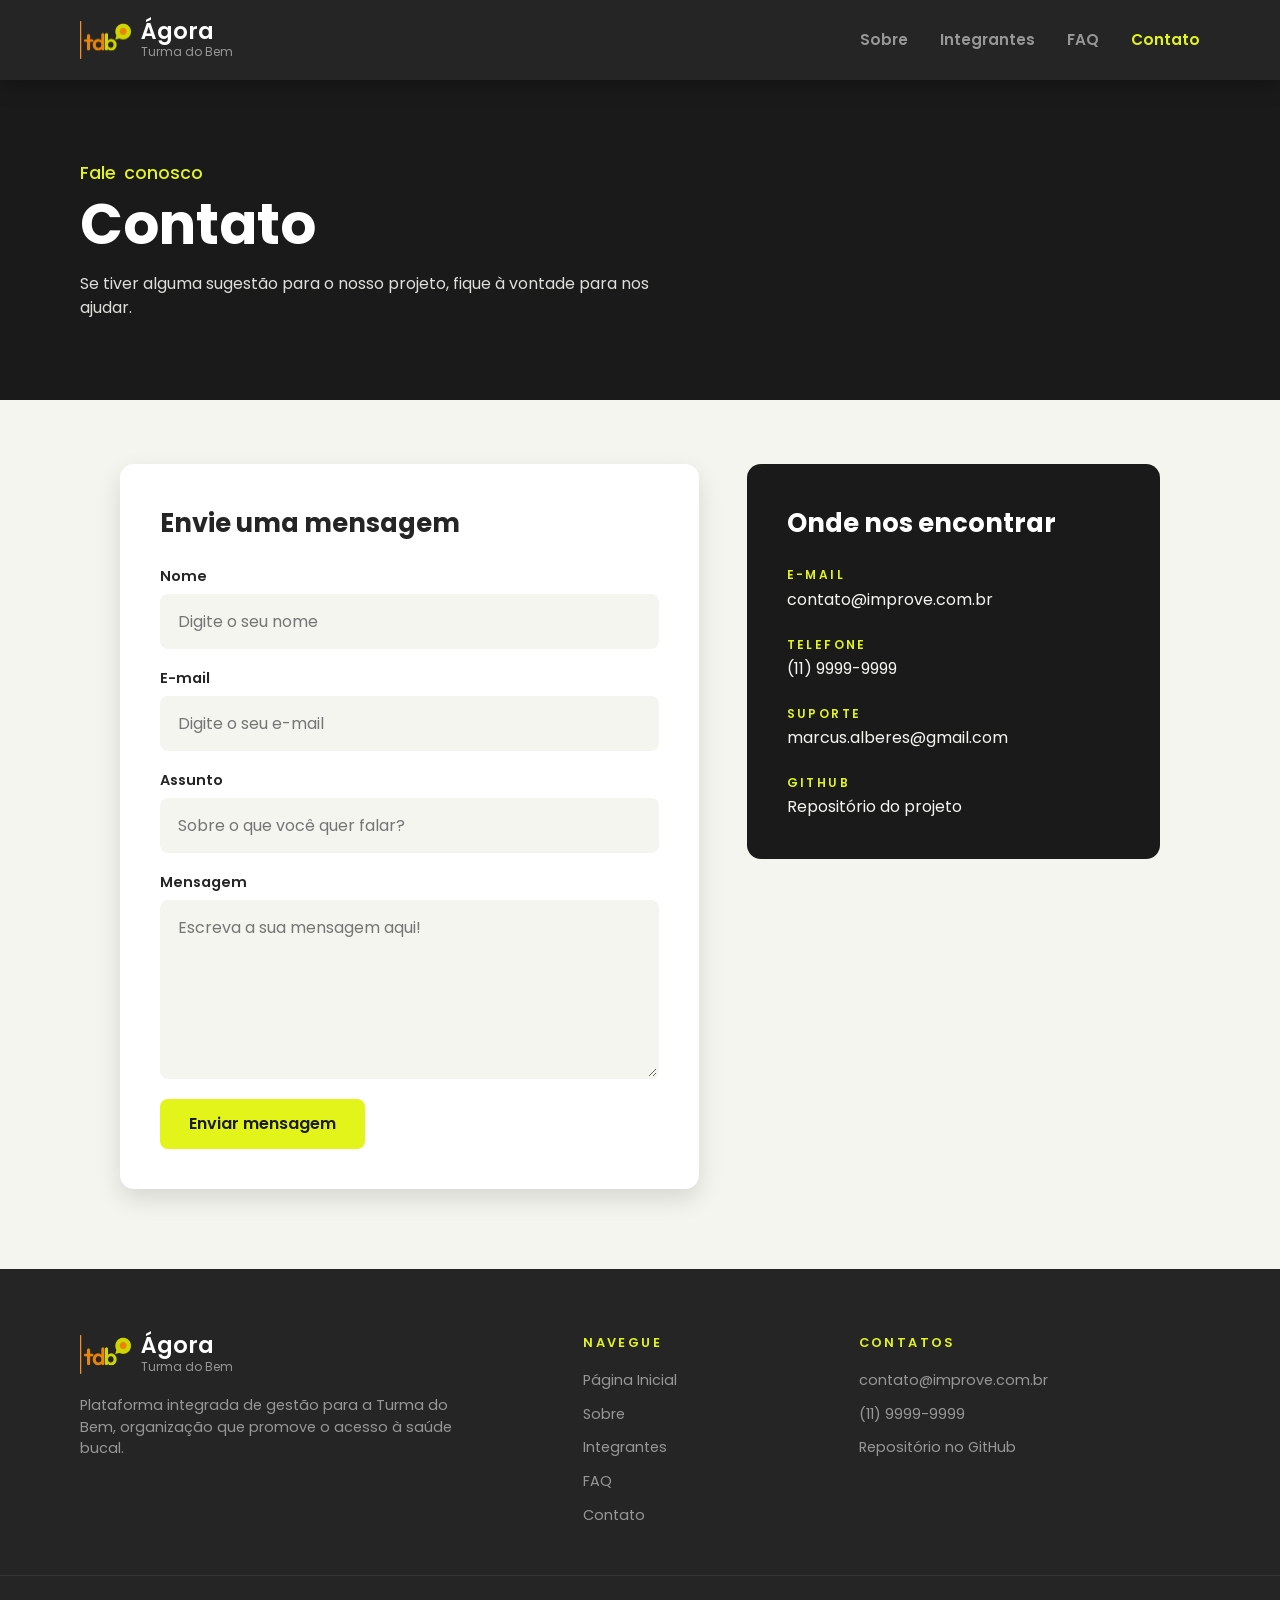
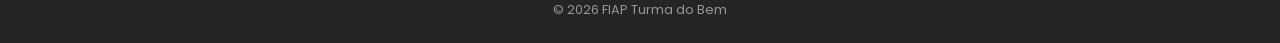
==== pages/contato.html @ 1c31a8f2 "Página de contatos" ====
<!DOCTYPE html>
<html lang="pt-BR">
<head>
    <meta charset="UTF-8">
    <meta name="viewport" content="width=device-width, initial-scale=1.0">
    <link rel="preconnect" href="https://fonts.googleapis.com">
    <link rel="preconnect" href="https://fonts.gstatic.com" crossorigin>
    <link href="https://fonts.googleapis.com/css2?family=Poppins:wght@300;400;500;600;700&display=swap" rel="stylesheet">
    <link rel="stylesheet" href="../css/style.css">
    <link rel="stylesheet" href="../css/header-footer.css">
    <link rel="stylesheet" href="../css/contato.css">
    <title>Contato | Ágora</title>
</head>
<body>
    <header>
        <nav class="nav-container" aria-label="Navegação principal">
            <a href="../index.html" id="container-logo">
                <img src="../images/logo.png" alt="Logo Turma do Bem" class="imagem-tdb">
                <div>
                    <h3>Ágora</h3>
                    <p>Turma do Bem</p>
                </div>
            </a>

            <ul class="container-pages">
                <li><a href="sobre.html">Sobre</a></li>
                <li><a href="integrantes.html">Integrantes</a></li>
                <li><a href="faq.html">FAQ</a></li>
                <li><a href="contato.html" aria-current="page">Contato</a></li>
            </ul>
        </nav>
    </header>

    <main>
        <section class="page-hero">
            <p class="tagline">Fale conosco</p>
            <h1>Contato</h1>
            <p class="page-descricao">Se tiver alguma sugestão para o nosso projeto, fique à vontade para nos ajudar.</p>
        </section>

        <section class="secao-contato">
            <div class="contato-formulario">
                <h2>Envie uma mensagem</h2>
                <form action="#" method="post">
                    <div class="campo">
                        <label for="nome">Nome</label>
                        <input type="text" id="nome" name="nome" placeholder="Digite o seu nome" autocomplete="name" required>
                    </div>

                    <div class="campo">
                        <label for="email">E-mail</label>
                        <input type="email" id="email" name="email" placeholder="Digite o seu e-mail" autocomplete="email" required>
                    </div>

                    <div class="campo">
                        <label for="assunto">Assunto</label>
                        <input type="text" id="assunto" name="assunto" placeholder="Sobre o que você quer falar?">
                    </div>

                    <div class="campo">
                        <label for="mensagem">Mensagem</label>
                        <textarea id="mensagem" name="mensagem" rows="6" placeholder="Escreva a sua mensagem aqui!" required></textarea>
                    </div>

                    <button type="submit" class="btn btn-primary">Enviar mensagem</button>
                </form>
            </div>

            <aside class="contato-canais">
                <h2>Onde nos encontrar</h2>
                <address>
                    <ul>
                        <li>
                            <span class="canal-titulo">E-mail</span>
                            <a href="mailto:contato@improve.com.br">contato@improve.com.br</a>
                        </li>
                        <li>
                            <span class="canal-titulo">Telefone</span>
                            <a href="tel:+551199999999">(11) 9999-9999</a>
                        </li>
                        <li>
                            <span class="canal-titulo">Suporte</span>
                            <a href="mailto:marcus.alberes@gmail.com">marcus.alberes@gmail.com</a>
                        </li>
                        <li>
                            <span class="canal-titulo">Github</span>
                            <a href="https://github.com/JoaoArriero99/Sprint-1-Front-End-2026" target="_blank" rel="noopener noreferrer">Repositório do projeto</a>
                        </li>
                    </ul>
                </address>
            </aside>
        </section>
    </main>

    <footer>
        <div class="footer-container">
            <div class="footer-marca">
                <a href="../index.html" class="footer-logo">
                    <img src="../images/logo.png" alt="Logo Turma do Bem" class="imagem-tdb">
                    <div>
                        <h3>Ágora</h3>
                        <p>Turma do Bem</p>
                    </div>
                </a>
                <p class="footer-descricao">Plataforma integrada de gestão para a Turma do Bem, organização que promove o acesso à saúde bucal.</p>
            </div>

            <nav class="footer-pages" aria-label="Navegação do rodapé">
                <h4>Navegue</h4>
                <ul>
                    <li><a href="../index.html">Página Inicial</a></li>
                    <li><a href="sobre.html">Sobre</a></li>
                    <li><a href="integrantes.html">Integrantes</a></li>
                    <li><a href="faq.html">FAQ</a></li>
                    <li><a href="contato.html">Contato</a></li>
                </ul>
            </nav>

            <address class="footer-contato">
                <h4>Contatos</h4>
                <ul>
                    <li><a href="mailto:contato@improve.com.br">contato@improve.com.br</a></li>
                    <li><a href="tel:+551199999999">(11) 9999-9999</a></li>
                    <li><a href="https://github.com/JoaoArriero99/Sprint-1-Front-End-2026" target="_blank" rel="noopener noreferrer">Repositório no GitHub</a></li>
                </ul>
            </address>
        </div>

        <div class="footer-base">
            <p>&copy; 2026 FIAP Turma do Bem</p>
        </div>
    </footer>
</body>
</html>
---- css/style.css ----
:root {
  --dark-color: #1a1a1a;
  --primary-color: #ffffff;
  --secondary-color: #e2f419;
  --ink: #252525;
  --ink-soft: #353633;
  --ink-light: #979797;
  --paper: #f5f5ef;
  --white: #ffffff;
  --lime: #d5df00;
  --lime-dark: #b8c300;
  --font-main: 'Poppins', sans-serif;
  --space-page: 5rem;
  --radius: 12px;
  --shadow: 0 10px 30px rgba(0, 0, 0, 0.15);
}

* {
  margin: 0;
  padding: 0;
  box-sizing: border-box;
}

body {
  font-family: var(--font-main);
  background: var(--paper);
  color: var(--ink);
  line-height: 1.5;
}

a {
  text-decoration: none;
  color: inherit;
}

ul {
  list-style: none;
}

a:focus-visible,
button:focus-visible,
input:focus-visible,
textarea:focus-visible,
summary:focus-visible {
  outline: 3px solid var(--secondary-color);
  outline-offset: 3px;
}

/* ===== VARIÁVEIS DE LAYOUT ====== */

:root {
  --radius: 14px;
  --shadow: 0 10px 25px rgba(0, 0, 0, 0.12);
  --space-page: 5rem;
}

/* ===== BOTÕES ====== */

.btn {
  display: inline-flex;
  align-items: center;
  justify-content: center;
  padding: 0.8rem 1.8rem;
  border-radius: 8px;
  font-family: var(--font-main);
  font-weight: 600;
  font-size: 1rem;
  cursor: pointer;
  border: none;
  transition: transform 0.2s ease, background-color 0.2s ease;
}

.btn:hover {
  transform: translateY(-2px);
}

.btn-primary {
  background-color: var(--secondary-color);
  color: var(--dark-color);
}

.btn-primary:hover {
  background-color: var(--lime-dark);
}

/* ===== TOPO DAS PÁGINAS INTERNAS ====== */

.page-hero {
  background-color: var(--dark-color);
  padding: 5rem var(--space-page);
}

.page-hero .tagline {
  color: var(--secondary-color);
  font-size: 1.1rem;
  font-weight: 500;
  margin-bottom: 0.5rem;
  word-spacing: 0.2rem;
}

.page-hero h1 {
  color: var(--primary-color);
  font-size: 3.5rem;
  line-height: 1.1;
  margin-bottom: 1rem;
}

.page-hero .page-descricao {
  color: var(--paper);
  opacity: 0.9;
  max-width: 600px;
}

/* ===== TÍTULO DE SEÇÃO (traço + h4) ====== */

.secao-rotulo {
  display: flex;
  align-items: center;
  font-weight: 500;
  font-size: 0.8rem;
  color: var(--ink-light);
  margin-bottom: 1rem;
}

.traco {
  width: 2rem;
  height: 3px;
  background-color: var(--secondary-color);
  margin-right: 0.7rem;
}

@media (max-width: 768px) {
  :root {
    --space-page: 1.5rem;
  }

  .page-hero {
    padding: 3rem var(--space-page);
  }

  .page-hero h1 {
    font-size: 2.4rem;
  }
}
---- css/header-footer.css ----
header{
    background-color: var(--ink);
    box-shadow: 0 4px 20px rgba(0, 0, 0, 0.3);
    position: sticky;
    top: 0;
    z-index: 100;
}

.nav-container {
    display: flex;
    justify-content: space-between;
    align-items: center;
    padding: 1rem 5rem;
    min-height: 80px;
}

#container-logo{
    display: flex;
    align-items: center;
    gap: 0.6rem;
}

.imagem-tdb {
    width: 4vw;
    height: auto;
    object-fit: contain;
}

#container-logo div h3{
    font-weight: 600;
    font-size: 1.4rem;
    color: var(--primary-color);
    line-height: 1.1;
}

#container-logo div p{    
    font-size: 0.75rem;
    color: var(--ink-light);
}

.container-pages{
    display: flex;
    gap: 2rem;
}

.container-pages a{
    color: var(--ink-light);
    font-size: 0.95rem;
    font-weight: 600;
    transition: color 0.2s ease;
}

.container-pages a:hover {
    color: var(--primary-color);
}

.container-pages a[aria-current="page"] {
    color: var(--secondary-color);
}

/* ===== FOOTER ====== */

footer {
    background-color: var(--ink);
    color: var(--ink-light);
}

.footer-container {
    display: grid;
    grid-template-columns: 2fr 1fr 1.5fr;
    gap: 3rem;
    padding: 4rem 5rem 3rem;
}

.footer-logo {
    display: flex;
    align-items: center;
    gap: 0.6rem;
    margin-bottom: 1.2rem;
}

.footer-logo div h3 {
    font-weight: 600;
    font-size: 1.4rem;
    color: var(--primary-color);
    line-height: 1.1;
}

.footer-logo div p {
    font-size: 0.75rem;
    color: var(--ink-light);
}

.footer-descricao {
    font-size: 0.9rem;
    max-width: 380px;
}

.footer-pages h4,
.footer-contato h4 {
    color: var(--secondary-color);
    font-size: 0.8rem;
    font-weight: 600;
    letter-spacing: 0.15rem;
    text-transform: uppercase;
    margin-bottom: 1rem;
}

.footer-pages ul,
.footer-contato ul {
    display: flex;
    flex-direction: column;
    gap: 0.6rem;
}

.footer-pages a,
.footer-contato a {
    font-size: 0.9rem;
    transition: color 0.2s ease;
}

.footer-pages a:hover,
.footer-contato a:hover {
    color: var(--secondary-color);
}

.footer-contato {
    font-style: normal;
}

.footer-base {
    border-top: 1px solid var(--ink-soft);
    padding: 1.5rem 5rem;
    text-align: center;
    font-size: 0.8rem;
}

/* ===== RESPONSIVO ====== */

@media (max-width: 768px) {
    .nav-container {
        flex-direction: column;
        gap: 1rem;
        padding: 1rem 1.5rem;
    }

    .imagem-tdb {
        width: 3rem;
    }

    .container-pages {
        flex-wrap: wrap;
        justify-content: center;
        gap: 1rem 1.5rem;
    }

    .footer-container {
        grid-template-columns: 1fr;
        gap: 2rem;
        padding: 3rem 1.5rem 2rem;
    }

    .footer-base {
        padding: 1.5rem;
    }
}
---- css/contato.css ----
/* ===== LAYOUT ====== */

.secao-contato {
    display: grid;
    grid-template-columns: 1.4fr 1fr;
    gap: 3rem;
    max-width: 1200px;
    margin: 0 auto;
    padding: 4rem var(--space-page) 5rem;
}

.secao-contato h2 {
    font-size: 1.6rem;
    margin-bottom: 1.5rem;
}

/* ===== FORMULÁRIO ====== */

.contato-formulario {
    background-color: var(--white);
    padding: 2.5rem;
    border-radius: var(--radius);
    box-shadow: var(--shadow);
}

.contato-formulario form {
    display: flex;
    flex-direction: column;
    gap: 1.2rem;
}

.campo {
    display: flex;
    flex-direction: column;
    gap: 0.4rem;
}

.campo label {
    font-size: 0.9rem;
    font-weight: 600;
}

.campo input,
.campo textarea {
    font-family: var(--font-main);
    font-size: 1rem;
    color: var(--ink);
    background-color: var(--paper);
    padding: 0.8rem 1rem;
    border: 2px solid transparent;
    border-radius: 8px;
    transition: border-color 0.2s ease;
}

.campo input:focus,
.campo textarea:focus {
    border-color: var(--secondary-color);
}

.campo textarea {
    resize: vertical;
}

.contato-formulario .btn {
    align-self: flex-start;
}

/* ===== CANAIS DE CONTATO ====== */

.contato-canais {
    background-color: var(--dark-color);
    color: var(--paper);
    padding: 2.5rem;
    border-radius: var(--radius);
    align-self: start;
}

.contato-canais h2 {
    color: var(--primary-color);
}

.contato-canais address {
    font-style: normal;
}

.contato-canais ul {
    display: flex;
    flex-direction: column;
    gap: 1.5rem;
}

.canal-titulo {
    display: block;
    color: var(--secondary-color);
    font-size: 0.75rem;
    font-weight: 600;
    letter-spacing: 0.15rem;
    text-transform: uppercase;
    margin-bottom: 0.2rem;
}

.contato-canais a {
    word-break: break-word;
    transition: color 0.2s ease;
}

.contato-canais a:hover {
    color: var(--secondary-color);
}

/* ===== RESPONSIVO ====== */

@media (max-width: 900px) {
    .secao-contato {
        grid-template-columns: 1fr;
    }
}

@media (max-width: 560px) {
    .contato-formulario,
    .contato-canais {
        padding: 1.5rem;
    }
}
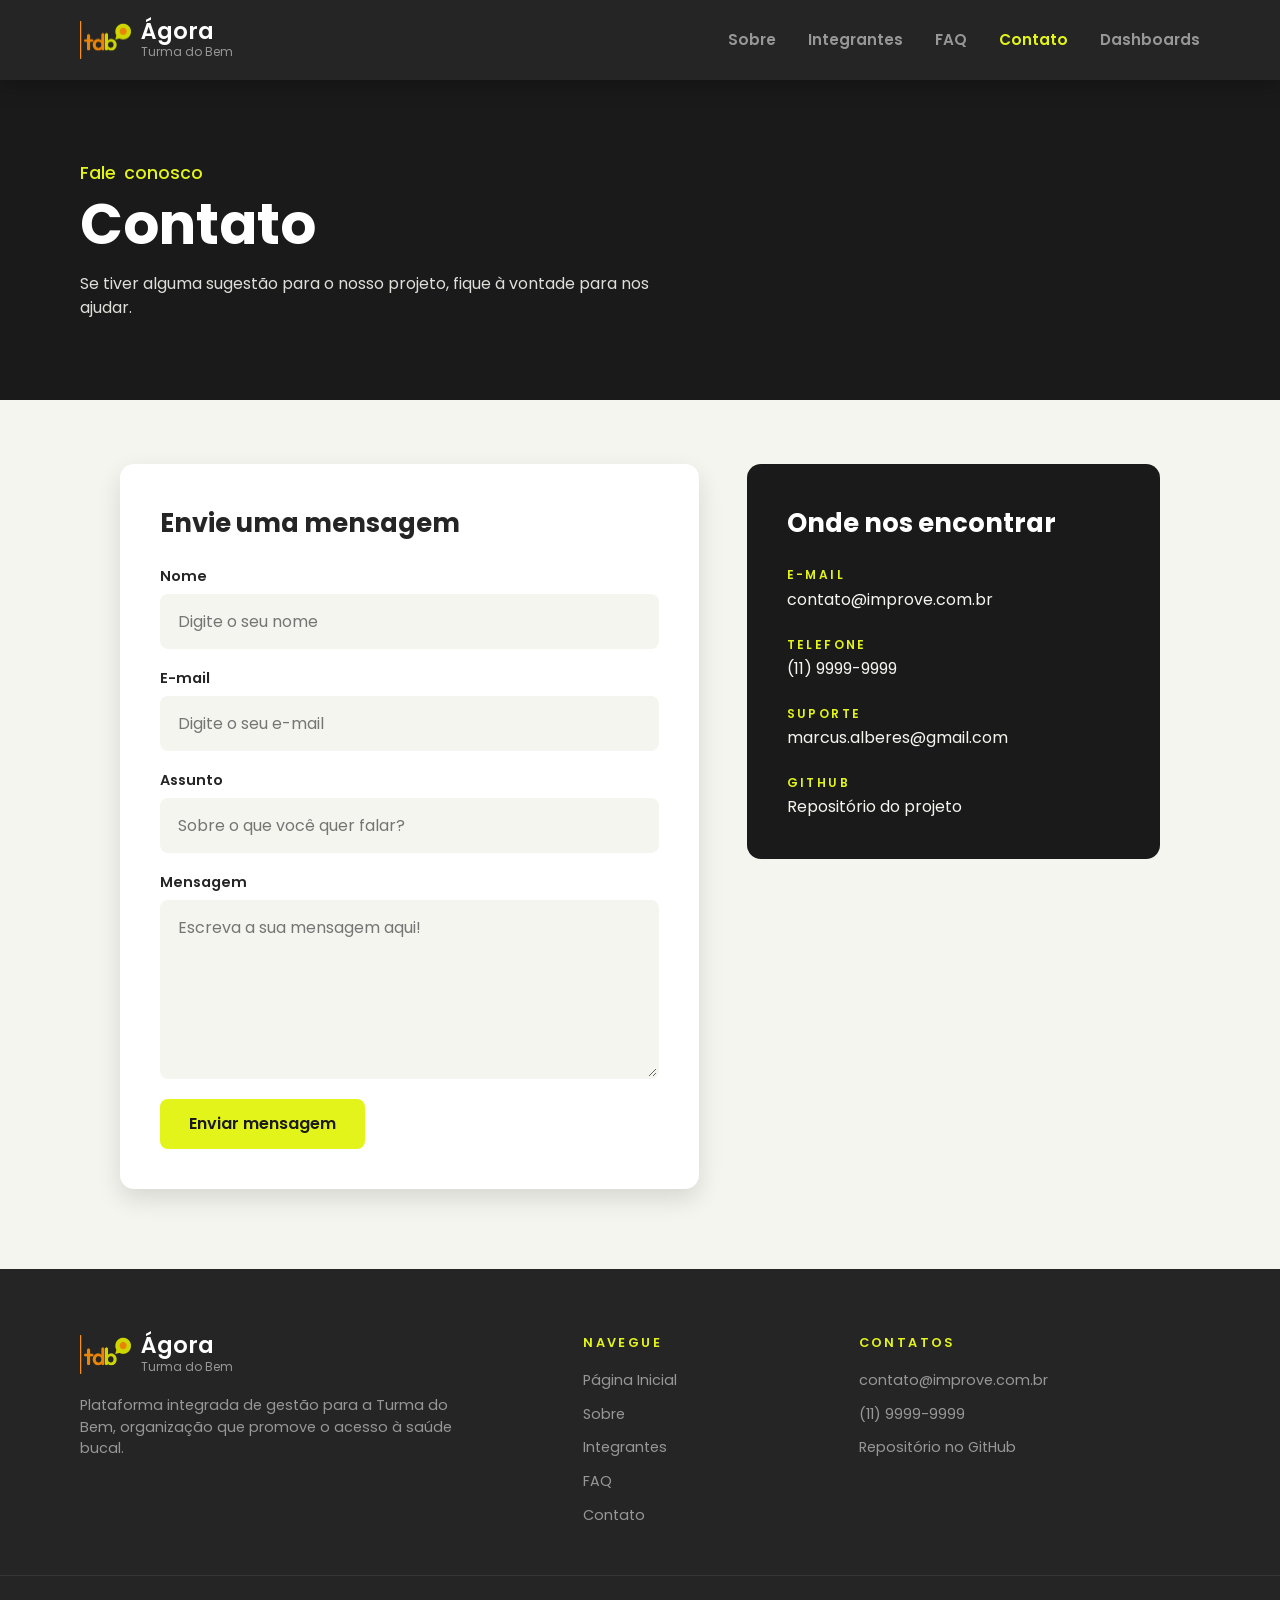
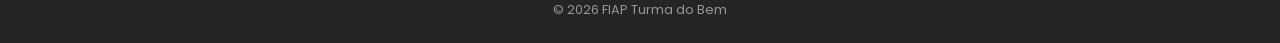
==== commit 31098e77: "Resolvendo conflitos de códigos e detalhando mais" ====
--- a/pages/contato.html
+++ b/pages/contato.html
@@ -25,14 +25,15 @@
             <ul class="container-pages">
                 <li><a href="sobre.html">Sobre</a></li>
                 <li><a href="integrantes.html">Integrantes</a></li>
-                <li><a href="faq.html">FAQ</a></li>
-                <li><a href="contato.html" aria-current="page">Contato</a></li>
+                <li><a href="./faq.html">FAQ</a></li>
+                <li><a href="./contato.html" aria-current="page">Contato</a></li>
+                <li><a href="./dashboards.html">Dashboards</a></li>
             </ul>
         </nav>
     </header>
 
     <main>
-        <section class="page-hero">
+        <section class="page-intro">
             <p class="tagline">Fale conosco</p>
             <h1>Contato</h1>
             <p class="page-descricao">Se tiver alguma sugestão para o nosso projeto, fique à vontade para nos ajudar.</p>
--- a/css/style.css
+++ b/css/style.css
@@ -10,9 +10,6 @@
   --lime: #d5df00;
   --lime-dark: #b8c300;
   --font-main: 'Poppins', sans-serif;
-  --space-page: 5rem;
-  --radius: 12px;
-  --shadow: 0 10px 30px rgba(0, 0, 0, 0.15);
 }
 
 * {
@@ -33,8 +30,15 @@
   color: inherit;
 }
 
-ul {
+ul,
+ol {
   list-style: none;
+}
+
+
+img {
+  display: block;
+  max-width: 100%;
 }
 
 a:focus-visible,
@@ -85,12 +89,12 @@
 
 /* ===== TOPO DAS PÁGINAS INTERNAS ====== */
 
-.page-hero {
+.page-intro {
   background-color: var(--dark-color);
   padding: 5rem var(--space-page);
 }
 
-.page-hero .tagline {
+.page-intro .tagline {
   color: var(--secondary-color);
   font-size: 1.1rem;
   font-weight: 500;
@@ -98,14 +102,14 @@
   word-spacing: 0.2rem;
 }
 
-.page-hero h1 {
+.page-intro h1 {
   color: var(--primary-color);
   font-size: 3.5rem;
   line-height: 1.1;
   margin-bottom: 1rem;
 }
 
-.page-hero .page-descricao {
+.page-intro .page-descricao {
   color: var(--paper);
   opacity: 0.9;
   max-width: 600px;
